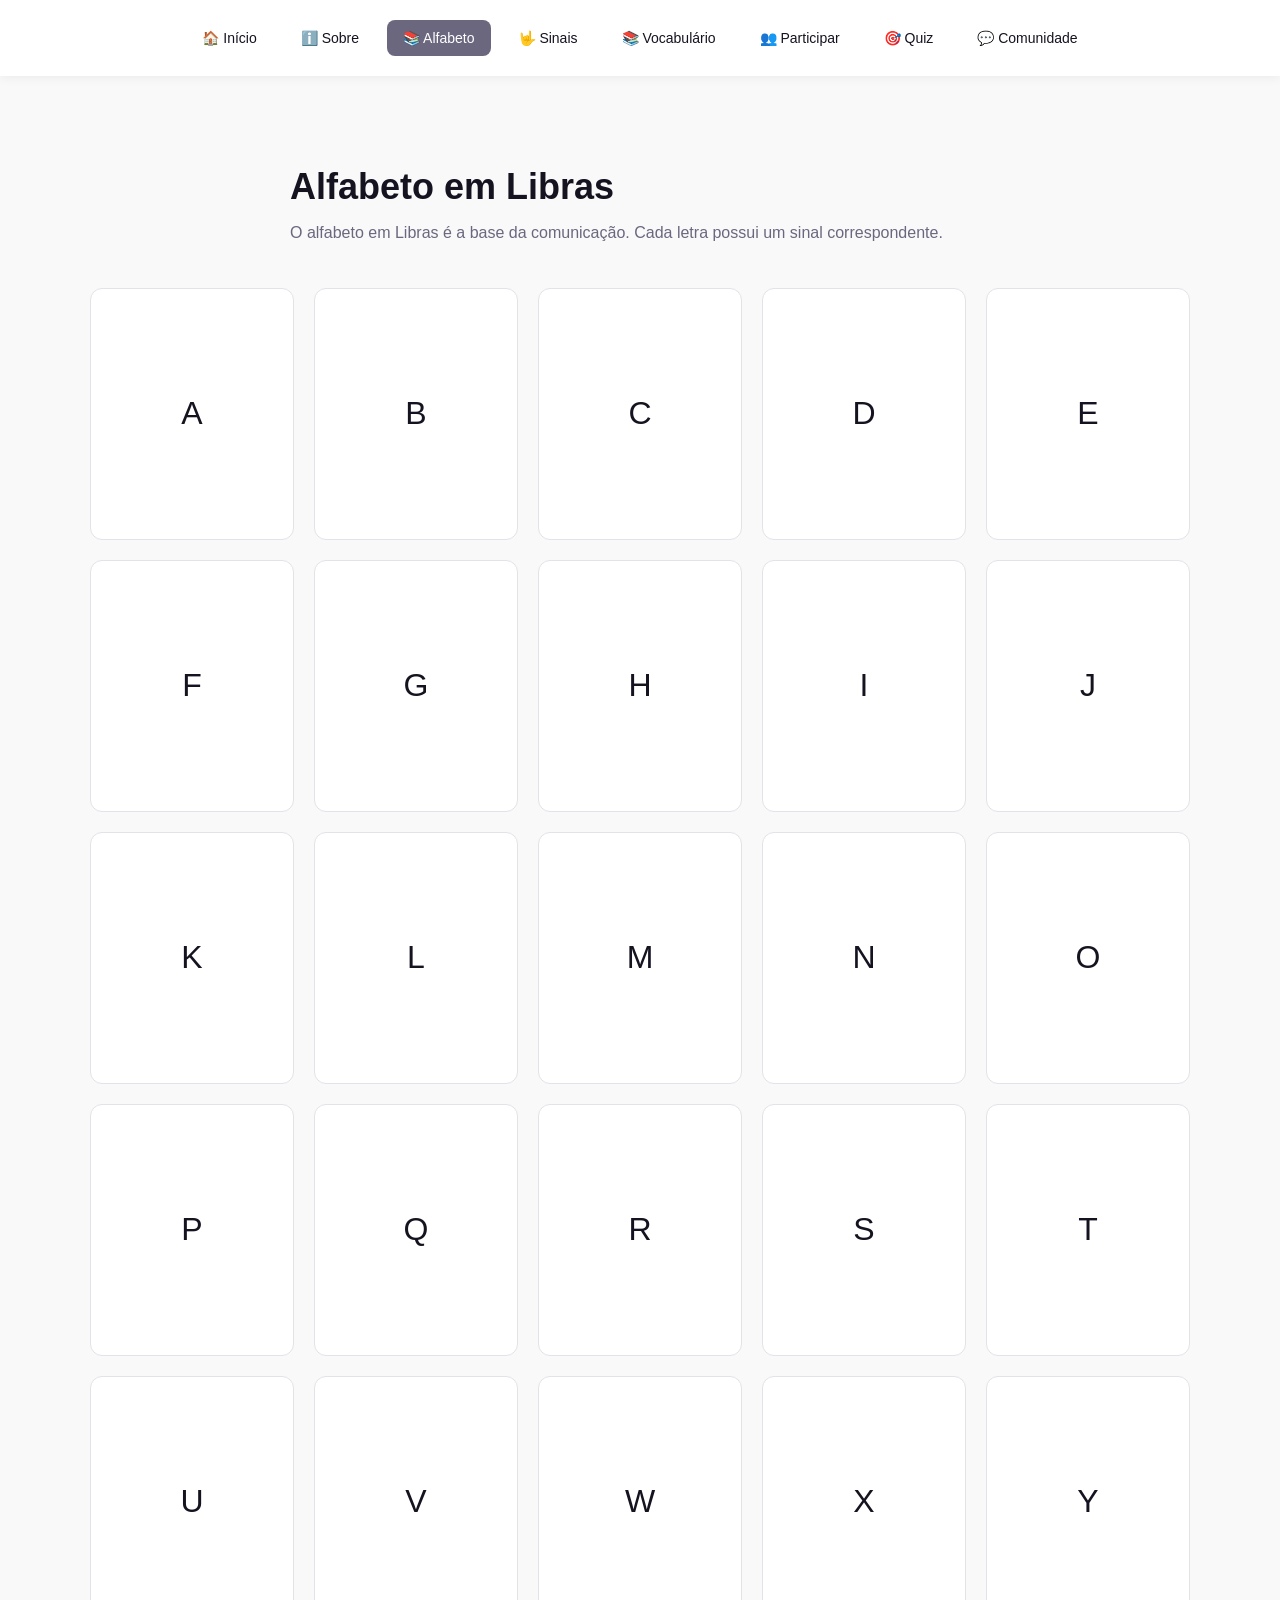
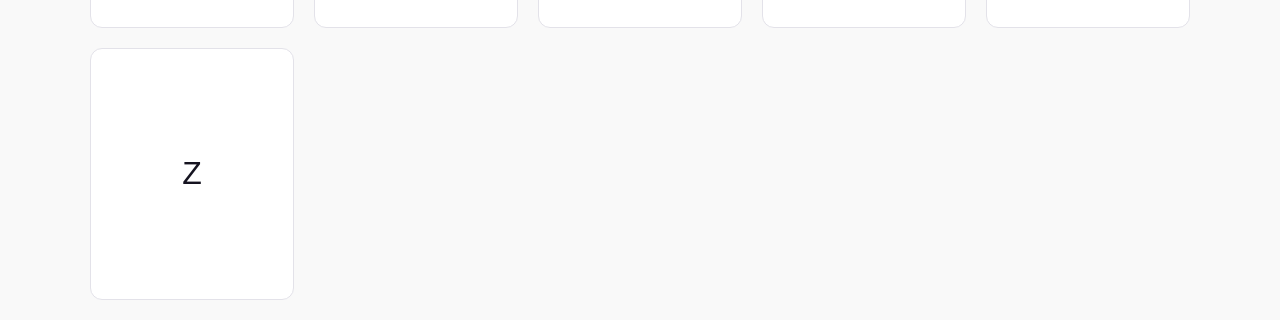
==== alfabeto.html @ e59952f7 "primeiro commit" ====
<!DOCTYPE html>
<html lang="pt-BR">
<head>
    <meta charset="UTF-8">
    <meta name="viewport" content="width=device-width, initial-scale=1.0">

    <!-- CSS -->
    <link rel="stylesheet" href="alfabeto.css">

    <!-- JS -->
    <script src="script.js" defer></script>

    <title>Alfabeto</title>
</head>

<body>

    <!-- NAVBAR -->
    <header>
        <nav class="navbar">
            <a href="index.html">🏠 Início</a>
            <a href="sobre.html">ℹ️ Sobre</a>
            <a href="alfabeto.html" class="active">📚 Alfabeto</a>
            <a href="#">🤟 Sinais</a>
            <a href="#">📚 Vocabulário</a>
            <a href="#">👥 Participar</a>
            <a href="#">🎯 Quiz</a>
            <a href="#">💬 Comunidade</a>
        </nav>
    </header>

    <!-- CONTEÚDO -->
    <main>

        <!-- HERO -->
        <section class="sobre-hero reveal">
            <div class="conteudo">
                <h1>Alfabeto em Libras</h1>
                <p>
                    O alfabeto em Libras é a base da comunicação.
                    Cada letra possui um sinal correspondente.
                </p>
            </div>
        </section>

        <!-- GRID -->
        <section class="alfabeto">
            <div class="alfabeto-grid">

                <div class="letra" data-letra="A" data-video="https://www.youtube.com/embed/U1r7oD6EwG0">A</div>
                <div class="letra" data-letra="B" data-video="https://www.youtube.com/embed/VIDEO_B">B</div>
                <div class="letra" data-letra="C" data-video="https://www.youtube.com/embed/VIDEO_C">C</div>
                <div class="letra" data-letra="D" data-video="https://www.youtube.com/embed/VIDEO_D">D</div>
                <div class="letra" data-letra="E" data-video="https://www.youtube.com/embed/VIDEO_E">E</div>

                <div class="letra" data-letra="F" data-video="#">F</div>
                <div class="letra" data-letra="G" data-video="#">G</div>
                <div class="letra" data-letra="H" data-video="#">H</div>
                <div class="letra" data-letra="I" data-video="#">I</div>
                <div class="letra" data-letra="J" data-video="#">J</div>

                <div class="letra" data-letra="K" data-video="#">K</div>
                <div class="letra" data-letra="L" data-video="#">L</div>
                <div class="letra" data-letra="M" data-video="#">M</div>
                <div class="letra" data-letra="N" data-video="#">N</div>
                <div class="letra" data-letra="O" data-video="#">O</div>

                <div class="letra" data-letra="P" data-video="#">P</div>
                <div class="letra" data-letra="Q" data-video="#">Q</div>
                <div class="letra" data-letra="R" data-video="#">R</div>
                <div class="letra" data-letra="S" data-video="#">S</div>
                <div class="letra" data-letra="T" data-video="#">T</div>

                <div class="letra" data-letra="U" data-video="#">U</div>
                <div class="letra" data-letra="V" data-video="#">V</div>
                <div class="letra" data-letra="W" data-video="#">W</div>
                <div class="letra" data-letra="X" data-video="#">X</div>
                <div class="letra" data-letra="Y" data-video="#">Y</div>
                <div class="letra" data-letra="Z" data-video="#">Z</div>

            </div>
        </section>

    </main>

    <!-- MODAL -->
    <div id="modal" class="modal">
        <div class="modal-content">

            <span class="close">&times;</span>

            <iframe id="video" src="" frameborder="0" allowfullscreen></iframe>

            <div class="modal-info">
                <h2 id="titulo"></h2>

                <p><strong>Alfabeto</strong></p>

                <p id="descricao"></p>

                <div class="modal-actions">
                    <button class="btn">⭐ Favoritar</button>
                    <button class="btn">✔ Marcar como aprendido</button>
                </div>
            </div>

        </div>
    </div>

</body>
</html>
---- alfabeto.css ----
/* =======================
   VARIÁVEIS
======================= */
:root {
    --background-color: #F9F9F9;
    --foreground-color: #151320;
    --card-color: #FFFFFF;
    --primary-color: #7430E8;
    --secondary-color: #eeedf2;
    --accent-color: #2EB8A5;
    --muted-foreground-color: #6B677E;
    --border-color: #e3e2e9;
}

/* =======================
   RESET
======================= */
body {
    margin: 0;
    font-family: 'Inter', sans-serif;
    background-color: var(--background-color);
    color: var(--foreground-color);
}

/* =======================
   NAVBAR
======================= */
.navbar {
    background-color: var(--card-color);
    padding: 20px;
    display: flex;
    justify-content: center;
    gap: 12px;
    box-shadow: 0 2px 10px rgba(0, 0, 0, 0.06);
}

.navbar a {
    text-decoration: none;
    color: var(--foreground-color);
    padding: 10px 16px;
    font-weight: 500;
    font-size: 14px;
    border-radius: 8px;
    transition: 0.25s ease;
}

.navbar a:hover {
    background-color: var(--accent-color);
    color: #fff;
}

.navbar a.active {
    background-color: #6B677E;
    color: #fff;
}

/* =======================
   HERO
======================= */
.sobre-hero {
    display: flex;
    justify-content: center;
    padding: 60px 20px 10px;
}

.conteudo {
    max-width: 700px;
    width: 100%;
    text-align: left;
}

.sobre-hero h1 {
    font-family: 'Space Grotesk', sans-serif;
    font-size: 36px;
    margin-bottom: 10px;
}

.sobre-hero p {
    color: var(--muted-foreground-color);
}

/* =======================
   ALFABETO
======================= */
.alfabeto {
    width: 100%;
    max-width: 1100px;
    margin: 0 auto;
    padding: 20px;
}

.alfabeto-grid {
    display: grid;
    grid-template-columns: repeat(auto-fit, minmax(200px, 1fr));
    gap: 20px;
}

.letra {
    height: 250px;
    background: var(--card-color);
    border-radius: 12px;
    border: 1px solid var(--border-color);

    display: flex;
    align-items: center;
    justify-content: center;

    font-size: 32px;
    font-family: 'Space Grotesk', sans-serif;

    cursor: pointer;
    transition: 0.3s;
}

.letra:hover {
    transform: translateY(-5px);
    border-color: var(--accent-color);
}

/* =======================
   MODAL
======================= */

/* FUNDO */
.modal {
    display: none;
    position: fixed;
    z-index: 999;
    inset: 0;
    background: rgba(0,0,0,0.5);

    justify-content: center;
    align-items: center;
}

/* CONTEÚDO */
.modal-content {
    background: white;
    width: 90%;
    max-width: 600px;
    border-radius: 12px;
    padding: 20px;
    position: relative;
    animation: fadeIn 0.3s ease;
}

/* FECHAR */
.close {
    position: absolute;
    top: 10px;
    right: 15px;
    font-size: 22px;
    cursor: pointer;
}

/* VIDEO */
.modal iframe {
    width: 100%;
    height: 250px;
    border-radius: 10px;
    margin-bottom: 15px;
}

/* INFO */
.modal-info h2 {
    font-family: 'Space Grotesk', sans-serif;
    margin-bottom: 5px;
}

.modal-info p {
    color: var(--muted-foreground-color);
}

/* AÇÕES */
.modal-actions {
    display: flex;
    gap: 10px;
    margin-top: 15px;
}

.btn {
    padding: 10px 15px;
    border: none;
    border-radius: 8px;
    background: var(--primary-color);
    color: white;
    cursor: pointer;
    transition: 0.3s;
}

.btn:hover {
    opacity: 0.9;
}

/* ANIMAÇÃO */
@keyframes fadeIn {
    from {
        opacity: 0;
        transform: translateY(20px);
    }
    to {
        opacity: 1;
        transform: translateY(0);
    }
}
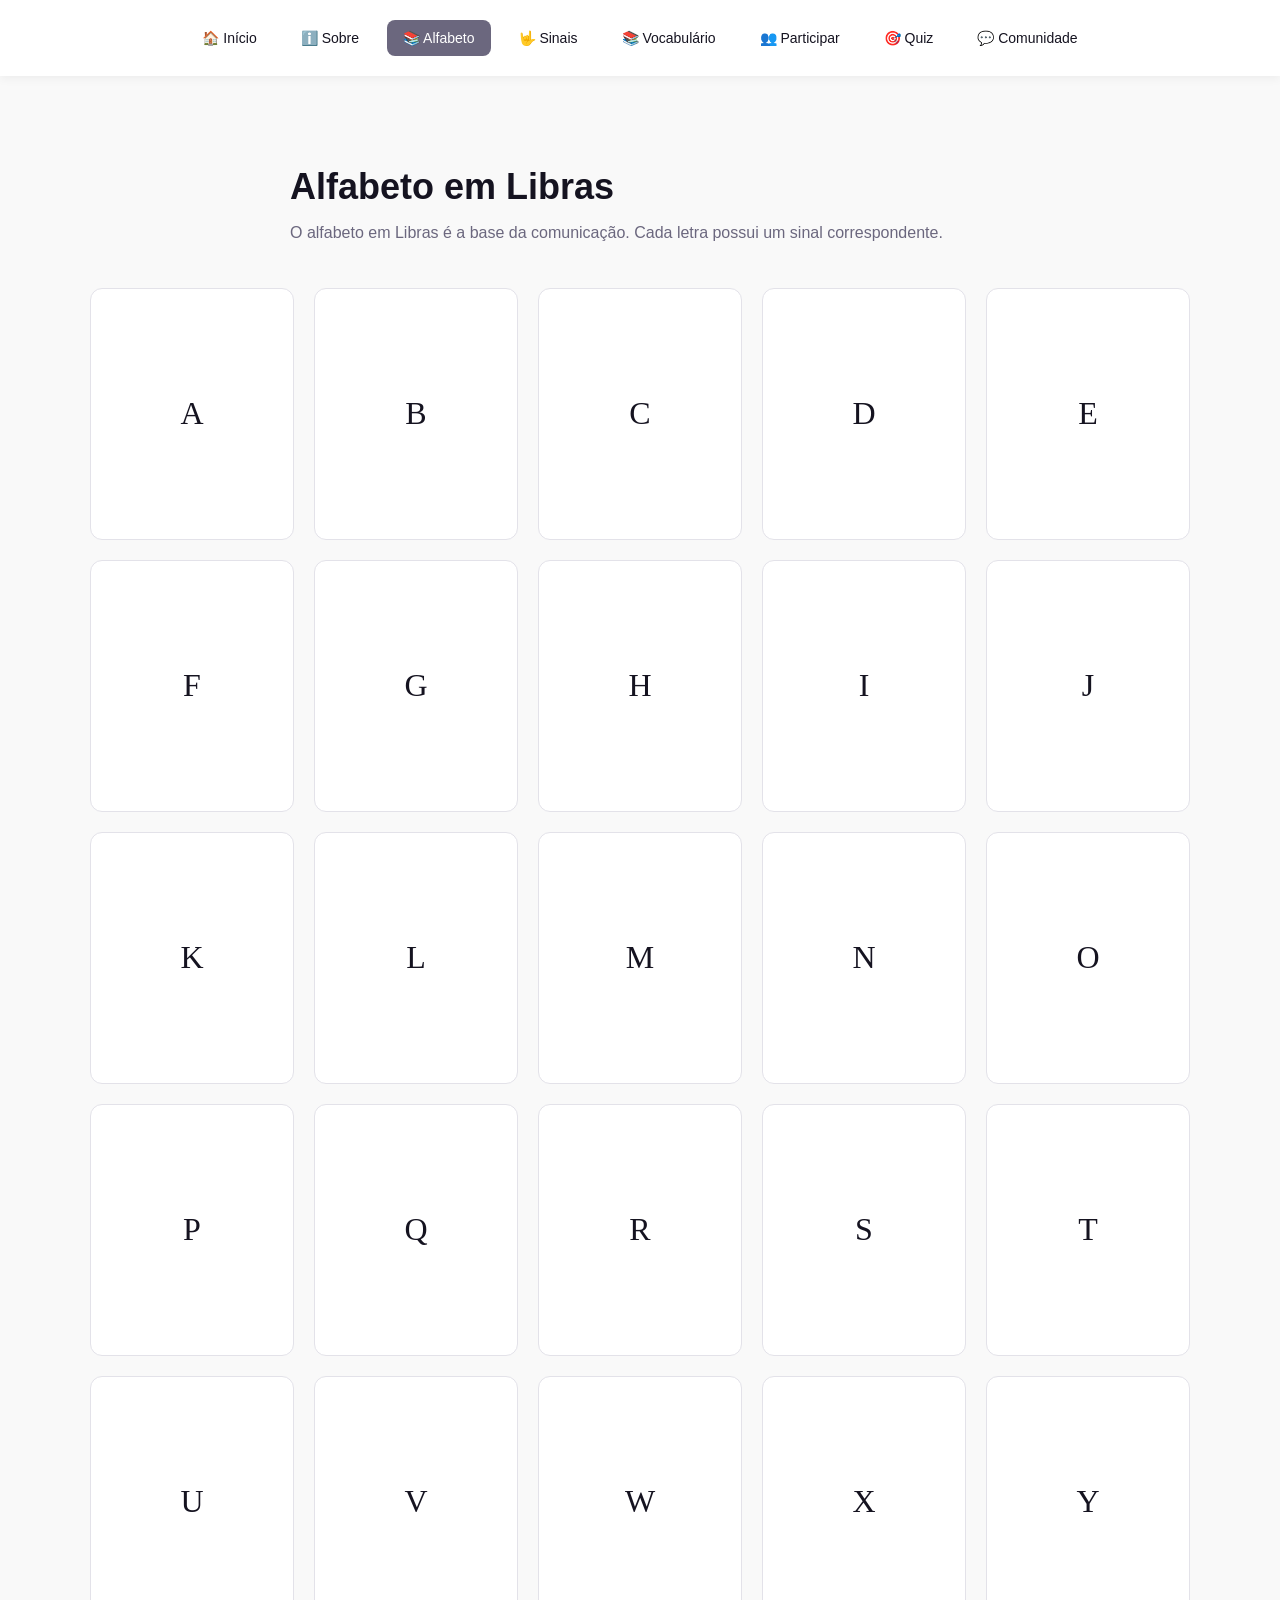
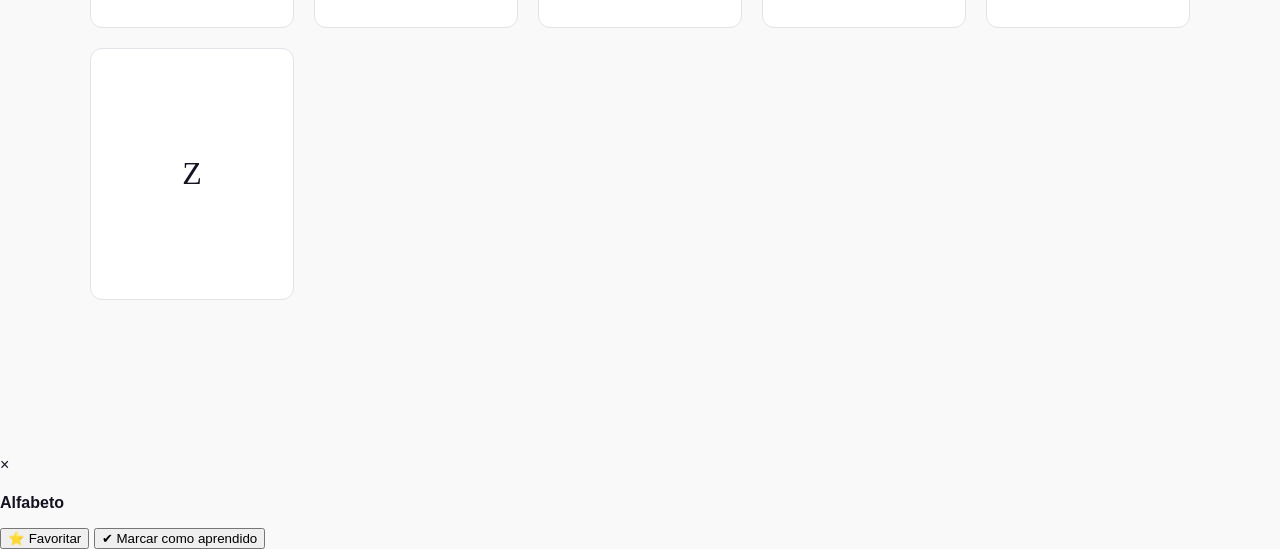
==== commit ece72efb: "text 2" ====
--- a/alfabeto.html
+++ b/alfabeto.html
@@ -46,37 +46,38 @@
         <!-- GRID -->
         <section class="alfabeto">
             <div class="alfabeto-grid">
+                
+                <div class="letra" data-letra="A" data-video="https://www.youtube.com/embed/U1r7oD6EwG0">A</div>
+                <div class="letra" data-letra="B" data-video="https://www.youtube.com/embed/xAM1L3j9DsA">B</div>
+                <div class="letra" data-letra="C" data-video="https://www.youtube.com/embed/1q7vd8eRiaA">C</div>
+                <div class="letra" data-letra="D" data-video="https://www.youtube.com/embed/5O0Ou6UBMx4">D</div>
+                <div class="letra" data-letra="E" data-video="https://www.youtube.com/embed/bqNHODeZx5Q">E</div>
 
-                <div class="letra" data-letra="A" data-video="https://www.youtube.com/embed/U1r7oD6EwG0">A</div>
-                <div class="letra" data-letra="B" data-video="https://www.youtube.com/embed/VIDEO_B">B</div>
-                <div class="letra" data-letra="C" data-video="https://www.youtube.com/embed/VIDEO_C">C</div>
-                <div class="letra" data-letra="D" data-video="https://www.youtube.com/embed/VIDEO_D">D</div>
-                <div class="letra" data-letra="E" data-video="https://www.youtube.com/embed/VIDEO_E">E</div>
+                <div class="letra" data-letra="F" data-video="https://www.youtube.com/embed/zvzEogufOGY">F</div>
+                <div class="letra" data-letra="G" data-video="https://www.youtube.com/embed/LJTb3pXnuRU">G</div>
+                <div class="letra" data-letra="H" data-video="https://www.youtube.com/embed/IbBAF9EuTxo">H</div>
+                <div class="letra" data-letra="I" data-video="https://www.youtube.com/embed/Nvxj_eiMeHc">I</div>
+                <div class="letra" data-letra="J" data-video="https://www.youtube.com/embed/pHqHr1-WcDY">J</div>
 
-                <div class="letra" data-letra="F" data-video="#">F</div>
-                <div class="letra" data-letra="G" data-video="#">G</div>
-                <div class="letra" data-letra="H" data-video="#">H</div>
-                <div class="letra" data-letra="I" data-video="#">I</div>
-                <div class="letra" data-letra="J" data-video="#">J</div>
+                <div class="letra" data-letra="K" data-video="https://www.youtube.com/embed/UTHIZn0Q-WI">K</div>
+                <div class="letra" data-letra="L" data-video="https://www.youtube.com/embed/OwTvsL3Reus">L</div>
+                <div class="letra" data-letra="M" data-video="https://www.youtube.com/embed/I0gjvWILsZ4">M</div>
+                <div class="letra" data-letra="N" data-video="https://www.youtube.com/embed/_aZO3VAA4zw">N</div>
+                <div class="letra" data-letra="O" data-video="https://www.youtube.com/embed/R5vjOCFQH74">O</div>
 
-                <div class="letra" data-letra="K" data-video="#">K</div>
-                <div class="letra" data-letra="L" data-video="#">L</div>
-                <div class="letra" data-letra="M" data-video="#">M</div>
-                <div class="letra" data-letra="N" data-video="#">N</div>
-                <div class="letra" data-letra="O" data-video="#">O</div>
+                <div class="letra" data-letra="P" data-video="https://www.youtube.com/embed/mfjfmB_6MOU">P</div>
+                <div class="letra" data-letra="Q" data-video="https://www.youtube.com/embed/4kHhMbo158U">Q</div>
+                <div class="letra" data-letra="R" data-video="https://www.youtube.com/embed/ZGO_j2WGxfc">R</div>
+                <div class="letra" data-letra="S" data-video="https://www.youtube.com/embed/JoJj9s6pV-c">S</div>
+                <div class="letra" data-letra="T" data-video="https://www.youtube.com/embed/Cz9BB_1eBIs">T</div>
 
-                <div class="letra" data-letra="P" data-video="#">P</div>
-                <div class="letra" data-letra="Q" data-video="#">Q</div>
-                <div class="letra" data-letra="R" data-video="#">R</div>
-                <div class="letra" data-letra="S" data-video="#">S</div>
-                <div class="letra" data-letra="T" data-video="#">T</div>
+                <div class="letra" data-letra="U" data-video="https://www.youtube.com/embed/EZo55lzqFhU">U</div>
+                <div class="letra" data-letra="V" data-video="https://www.youtube.com/embed/Nz_-ZfkOmsQ">V</div>
+                <div class="letra" data-letra="W" data-video="https://www.youtube.com/embed/KRwuJ-57ylI">W</div>
+                <div class="letra" data-letra="X" data-video="https://www.youtube.com/embed/kWF5l8Q2ek8">X</div>
+                <div class="letra" data-letra="Y" data-video="https://www.youtube.com/embed/wra6NQZ9mv8">Y</div>
 
-                <div class="letra" data-letra="U" data-video="#">U</div>
-                <div class="letra" data-letra="V" data-video="#">V</div>
-                <div class="letra" data-letra="W" data-video="#">W</div>
-                <div class="letra" data-letra="X" data-video="#">X</div>
-                <div class="letra" data-letra="Y" data-video="#">Y</div>
-                <div class="letra" data-letra="Z" data-video="#">Z</div>
+                <div class="letra" data-letra="Z" data-video="">Z</div>
 
             </div>
         </section>
--- a/alfabeto.css
+++ b/alfabeto.css
@@ -55,7 +55,7 @@
 }
 
 /* =======================
-   HERO
+   HERO (TEXTO)
 ======================= */
 .sobre-hero {
     display: flex;
@@ -85,16 +85,18 @@
 .alfabeto {
     width: 100%;
     max-width: 1100px;
-    margin: 0 auto;
+    margin: 0 auto; /* 👈 centraliza corretamente */
     padding: 20px;
 }
 
+/* GRID */
 .alfabeto-grid {
     display: grid;
     grid-template-columns: repeat(auto-fit, minmax(200px, 1fr));
     gap: 20px;
 }
 
+/* CARD LETRA */
 .letra {
     height: 250px;
     background: var(--card-color);
@@ -106,100 +108,12 @@
     justify-content: center;
 
     font-size: 32px;
-    font-family: 'Space Grotesk', sans-serif;
+    font-family: 'Space Grotesk';
 
-    cursor: pointer;
     transition: 0.3s;
 }
 
 .letra:hover {
     transform: translateY(-5px);
     border-color: var(--accent-color);
-}
-
-/* =======================
-   MODAL
-======================= */
-
-/* FUNDO */
-.modal {
-    display: none;
-    position: fixed;
-    z-index: 999;
-    inset: 0;
-    background: rgba(0,0,0,0.5);
-
-    justify-content: center;
-    align-items: center;
-}
-
-/* CONTEÚDO */
-.modal-content {
-    background: white;
-    width: 90%;
-    max-width: 600px;
-    border-radius: 12px;
-    padding: 20px;
-    position: relative;
-    animation: fadeIn 0.3s ease;
-}
-
-/* FECHAR */
-.close {
-    position: absolute;
-    top: 10px;
-    right: 15px;
-    font-size: 22px;
-    cursor: pointer;
-}
-
-/* VIDEO */
-.modal iframe {
-    width: 100%;
-    height: 250px;
-    border-radius: 10px;
-    margin-bottom: 15px;
-}
-
-/* INFO */
-.modal-info h2 {
-    font-family: 'Space Grotesk', sans-serif;
-    margin-bottom: 5px;
-}
-
-.modal-info p {
-    color: var(--muted-foreground-color);
-}
-
-/* AÇÕES */
-.modal-actions {
-    display: flex;
-    gap: 10px;
-    margin-top: 15px;
-}
-
-.btn {
-    padding: 10px 15px;
-    border: none;
-    border-radius: 8px;
-    background: var(--primary-color);
-    color: white;
-    cursor: pointer;
-    transition: 0.3s;
-}
-
-.btn:hover {
-    opacity: 0.9;
-}
-
-/* ANIMAÇÃO */
-@keyframes fadeIn {
-    from {
-        opacity: 0;
-        transform: translateY(20px);
-    }
-    to {
-        opacity: 1;
-        transform: translateY(0);
-    }
 }
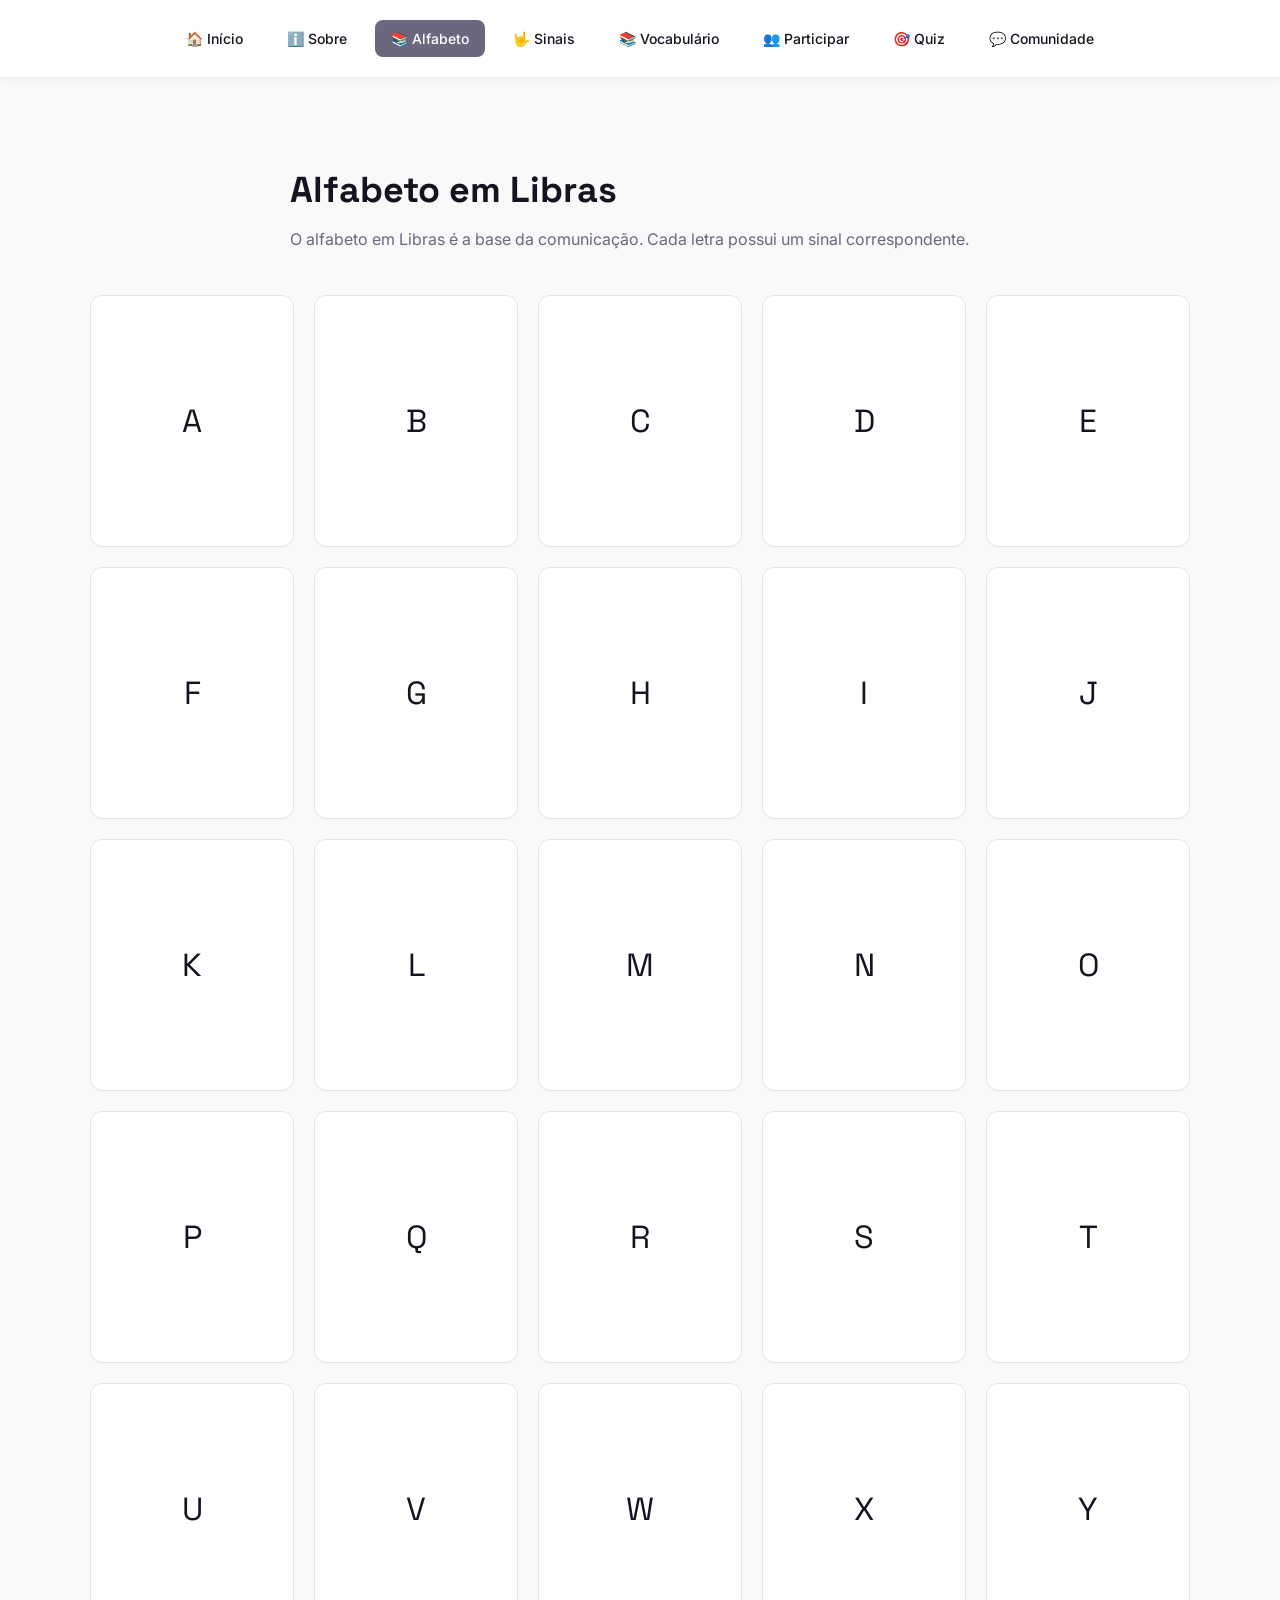
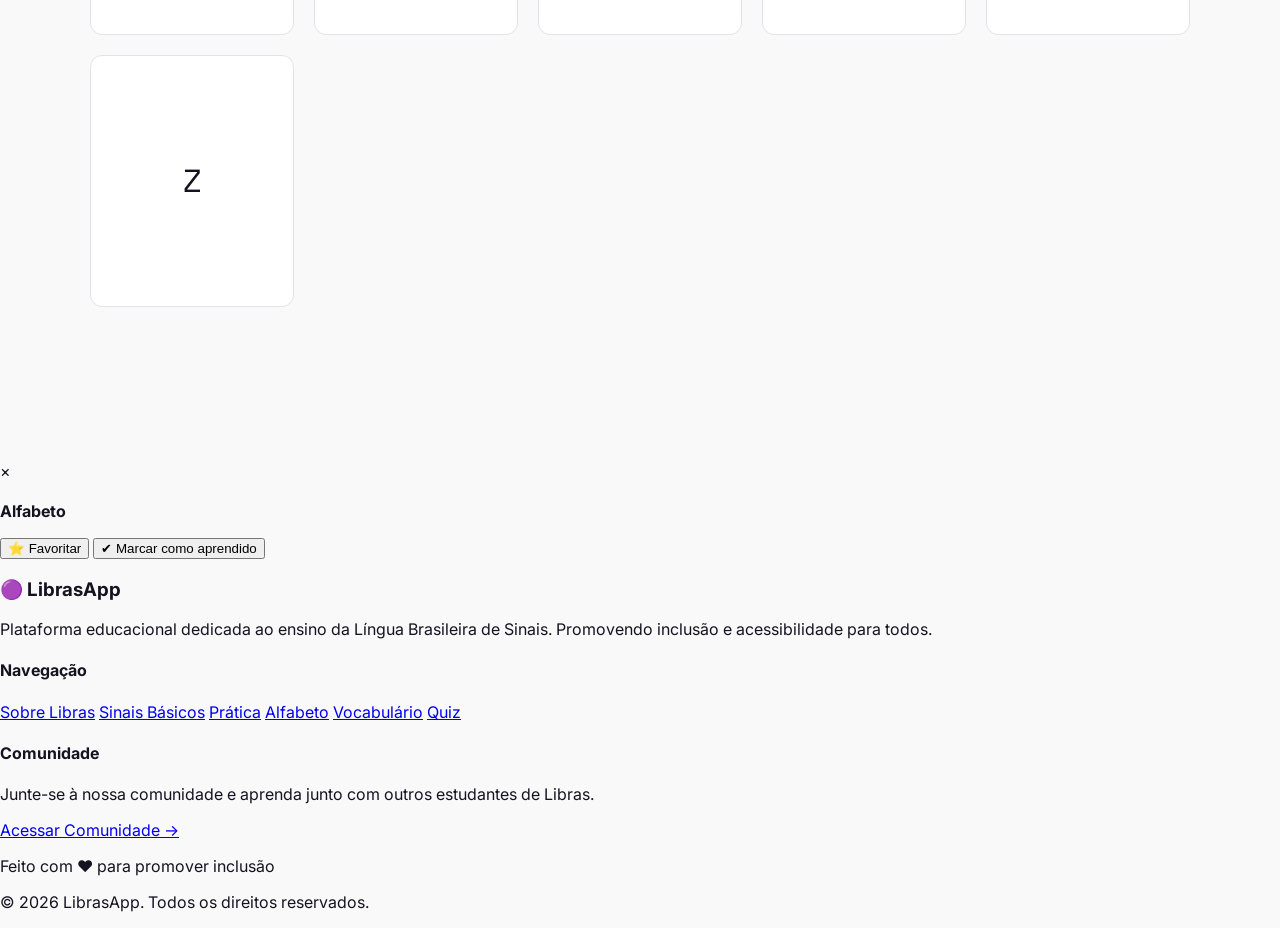
==== commit ec5bb4b3: "text 3 Co-authored-by: Copilot <copilot@github.com>" ====
--- a/alfabeto.html
+++ b/alfabeto.html
@@ -3,6 +3,9 @@
 <head>
     <meta charset="UTF-8">
     <meta name="viewport" content="width=device-width, initial-scale=1.0">
+
+    <!-- FONTES -->
+    <link href="https://fonts.googleapis.com/css2?family=Inter:wght@400;500;600&family=Space+Grotesk:wght@400;600&display=swap" rel="stylesheet">
 
     <!-- CSS -->
     <link rel="stylesheet" href="alfabeto.css">
@@ -15,98 +18,132 @@
 
 <body>
 
-    <!-- NAVBAR -->
-    <header>
-        <nav class="navbar">
-            <a href="index.html">🏠 Início</a>
-            <a href="sobre.html">ℹ️ Sobre</a>
-            <a href="alfabeto.html" class="active">📚 Alfabeto</a>
-            <a href="#">🤟 Sinais</a>
-            <a href="#">📚 Vocabulário</a>
-            <a href="#">👥 Participar</a>
-            <a href="#">🎯 Quiz</a>
-            <a href="#">💬 Comunidade</a>
-        </nav>
-    </header>
+<!-- NAVBAR -->
+<header>
+    <nav class="navbar">
+        <a href="index.html">🏠 Início</a>
+        <a href="sobre.html">ℹ️ Sobre</a>
+        <a href="alfabeto.html" class="active">📚 Alfabeto</a>
+        <a href="#sinais">🤟 Sinais</a>
+        <a href="vocabulario.html">📚 Vocabulário</a>
+        <a href="#">👥 Participar</a>
+        <a href="#">🎯 Quiz</a>
+        <a href="#">💬 Comunidade</a>
+    </nav>
+</header>
 
-    <!-- CONTEÚDO -->
-    <main>
+<main>
 
-        <!-- HERO -->
-        <section class="sobre-hero reveal">
-            <div class="conteudo">
-                <h1>Alfabeto em Libras</h1>
-                <p>
-                    O alfabeto em Libras é a base da comunicação.
-                    Cada letra possui um sinal correspondente.
-                </p>
+    <!-- HERO -->
+    <section class="sobre-hero reveal">
+        <div class="conteudo">
+            <h1>Alfabeto em Libras</h1>
+            <p>
+                O alfabeto em Libras é a base da comunicação.
+                Cada letra possui um sinal correspondente.
+            </p>
+        </div>
+    </section>
+
+    <!-- GRID -->
+    <section class="alfabeto">
+        <div class="alfabeto-grid">
+            <!-- EXEMPLOS -->
+            <div class="letra" data-letra="A" data-video="https://www.youtube.com/embed/U1r7oD6EwG0">A</div>
+            <div class="letra" data-letra="B" data-video="https://www.youtube.com/embed/xAM1L3j9DsA">B</div>
+            <div class="letra" data-letra="C" data-video="https://www.youtube.com/embed/1q7vd8eRiaA">C</div>
+            <div class="letra" data-letra="D" data-video="https://www.youtube.com/embed/U1r7oD6EwG0">D</div>
+            <div class="letra" data-letra="E" data-video="https://www.youtube.com/embed/xAM1L3j9DsA">E</div>
+            <div class="letra" data-letra="F" data-video="https://www.youtube.com/embed/1q7vd8eRiaA">F</div>
+            <div class="letra" data-letra="G" data-video="https://www.youtube.com/embed/U1r7oD6EwG0">G</div>
+            <div class="letra" data-letra="H" data-video="https://www.youtube.com/embed/xAM1L3j9DsA">H</div>
+            <div class="letra" data-letra="I" data-video="https://www.youtube.com/embed/1q7vd8eRiaA">I</div>
+            <div class="letra" data-letra="J" data-video="https://www.youtube.com/embed/U1r7oD6EwG0">J</div>
+            <div class="letra" data-letra="K" data-video="https://www.youtube.com/embed/xAM1L3j9DsA">K</div>
+            <div class="letra" data-letra="L" data-video="https://www.youtube.com/embed/1q7vd8eRiaA">L</div>
+            <div class="letra" data-letra="M" data-video="https://www.youtube.com/embed/U1r7oD6EwG0">M</div>
+            <div class="letra" data-letra="N" data-video="https://www.youtube.com/embed/xAM1L3j9DsA">N</div>
+            <div class="letra" data-letra="O" data-video="https://www.youtube.com/embed/1q7vd8eRiaA">O</div>
+            <div class="letra" data-letra="P" data-video="https://www.youtube.com/embed/U1r7oD6EwG0">P</div>
+            <div class="letra" data-letra="Q" data-video="https://www.youtube.com/embed/xAM1L3j9DsA">Q</div>
+            <div class="letra" data-letra="R" data-video="https://www.youtube.com/embed/1q7vd8eRiaA">R</div>
+            <div class="letra" data-letra="S" data-video="https://www.youtube.com/embed/U1r7oD6EwG0">S</div>
+            <div class="letra" data-letra="T" data-video="https://www.youtube.com/embed/xAM1L3j9DsA">T</div>
+            <div class="letra" data-letra="U" data-video="https://www.youtube.com/embed/1q7vd8eRiaA">U</div>
+            <div class="letra" data-letra="V" data-video="https://www.youtube.com/embed/U1r7oD6EwG0">V</div>
+            <div class="letra" data-letra="W" data-video="https://www.youtube.com/embed/xAM1L3j9DsA">W</div>
+            <div class="letra" data-letra="X" data-video="https://www.youtube.com/embed/1q7vd8eRiaA">X</div>
+            <div class="letra" data-letra="Y" data-video="https://www.youtube.com/embed/U1r7oD6EwG0">Y</div>
+            <div class="letra" data-letra="Z" data-video="https://www.youtube.com/embed/xAM1L3j9DsA">Z</div>
+        
             </div>
-        </section>
+    </section>
 
-        <!-- GRID -->
-        <section class="alfabeto">
-            <div class="alfabeto-grid">
-                
-                <div class="letra" data-letra="A" data-video="https://www.youtube.com/embed/U1r7oD6EwG0">A</div>
-                <div class="letra" data-letra="B" data-video="https://www.youtube.com/embed/xAM1L3j9DsA">B</div>
-                <div class="letra" data-letra="C" data-video="https://www.youtube.com/embed/1q7vd8eRiaA">C</div>
-                <div class="letra" data-letra="D" data-video="https://www.youtube.com/embed/5O0Ou6UBMx4">D</div>
-                <div class="letra" data-letra="E" data-video="https://www.youtube.com/embed/bqNHODeZx5Q">E</div>
+</main>
 
-                <div class="letra" data-letra="F" data-video="https://www.youtube.com/embed/zvzEogufOGY">F</div>
-                <div class="letra" data-letra="G" data-video="https://www.youtube.com/embed/LJTb3pXnuRU">G</div>
-                <div class="letra" data-letra="H" data-video="https://www.youtube.com/embed/IbBAF9EuTxo">H</div>
-                <div class="letra" data-letra="I" data-video="https://www.youtube.com/embed/Nvxj_eiMeHc">I</div>
-                <div class="letra" data-letra="J" data-video="https://www.youtube.com/embed/pHqHr1-WcDY">J</div>
+<!-- MODAL -->
+<div id="modal" class="modal">
+    <div class="modal-content">
 
-                <div class="letra" data-letra="K" data-video="https://www.youtube.com/embed/UTHIZn0Q-WI">K</div>
-                <div class="letra" data-letra="L" data-video="https://www.youtube.com/embed/OwTvsL3Reus">L</div>
-                <div class="letra" data-letra="M" data-video="https://www.youtube.com/embed/I0gjvWILsZ4">M</div>
-                <div class="letra" data-letra="N" data-video="https://www.youtube.com/embed/_aZO3VAA4zw">N</div>
-                <div class="letra" data-letra="O" data-video="https://www.youtube.com/embed/R5vjOCFQH74">O</div>
+        <span class="close">&times;</span>
 
-                <div class="letra" data-letra="P" data-video="https://www.youtube.com/embed/mfjfmB_6MOU">P</div>
-                <div class="letra" data-letra="Q" data-video="https://www.youtube.com/embed/4kHhMbo158U">Q</div>
-                <div class="letra" data-letra="R" data-video="https://www.youtube.com/embed/ZGO_j2WGxfc">R</div>
-                <div class="letra" data-letra="S" data-video="https://www.youtube.com/embed/JoJj9s6pV-c">S</div>
-                <div class="letra" data-letra="T" data-video="https://www.youtube.com/embed/Cz9BB_1eBIs">T</div>
+        <iframe id="video" src="" frameborder="0" allowfullscreen></iframe>
 
-                <div class="letra" data-letra="U" data-video="https://www.youtube.com/embed/EZo55lzqFhU">U</div>
-                <div class="letra" data-letra="V" data-video="https://www.youtube.com/embed/Nz_-ZfkOmsQ">V</div>
-                <div class="letra" data-letra="W" data-video="https://www.youtube.com/embed/KRwuJ-57ylI">W</div>
-                <div class="letra" data-letra="X" data-video="https://www.youtube.com/embed/kWF5l8Q2ek8">X</div>
-                <div class="letra" data-letra="Y" data-video="https://www.youtube.com/embed/wra6NQZ9mv8">Y</div>
+        <div class="modal-info">
+            <h2 id="titulo"></h2>
 
-                <div class="letra" data-letra="Z" data-video="">Z</div>
+            <p><strong>Alfabeto</strong></p>
 
+            <p id="descricao"></p>
+
+            <div class="modal-actions">
+                <button class="btn">⭐ Favoritar</button>
+                <button class="btn">✔ Marcar como aprendido</button>
             </div>
-        </section>
+        </div>
 
-    </main>
+    </div>
+</div>
 
-    <!-- MODAL -->
-    <div id="modal" class="modal">
-        <div class="modal-content">
+<!-- FOOTER -->
+<footer class="footer">
 
-            <span class="close">&times;</span>
+    <div class="footer-container">
 
-            <iframe id="video" src="" frameborder="0" allowfullscreen></iframe>
+        <div class="footer-brand">
+            <h3>🟣 LibrasApp</h3>
+            <p>
+                Plataforma educacional dedicada ao ensino da Língua Brasileira de Sinais.
+                Promovendo inclusão e acessibilidade para todos.
+            </p>
+        </div>
 
-            <div class="modal-info">
-                <h2 id="titulo"></h2>
+        <div class="footer-links">
+            <h4>Navegação</h4>
+            <a href="#">Sobre Libras</a>
+            <a href="#">Sinais Básicos</a>
+            <a href="#">Prática</a>
+            <a href="#">Alfabeto</a>
+            <a href="#">Vocabulário</a>
+            <a href="#">Quiz</a>
+        </div>
 
-                <p><strong>Alfabeto</strong></p>
+        <div class="footer-community">
+            <h4>Comunidade</h4>
+            <p>
+                Junte-se à nossa comunidade e aprenda junto com outros estudantes de Libras.
+            </p>
+            <a href="#" class="community-link">Acessar Comunidade →</a>
+        </div>
 
-                <p id="descricao"></p>
+    </div>
 
-                <div class="modal-actions">
-                    <button class="btn">⭐ Favoritar</button>
-                    <button class="btn">✔ Marcar como aprendido</button>
-                </div>
-            </div>
+    <div class="footer-bottom">
+        <p>Feito com ❤️ para promover inclusão</p>
+        <p>© 2026 LibrasApp. Todos os direitos reservados.</p>
+    </div>
 
-        </div>
-    </div>
+</footer>
 
 </body>
 </html>
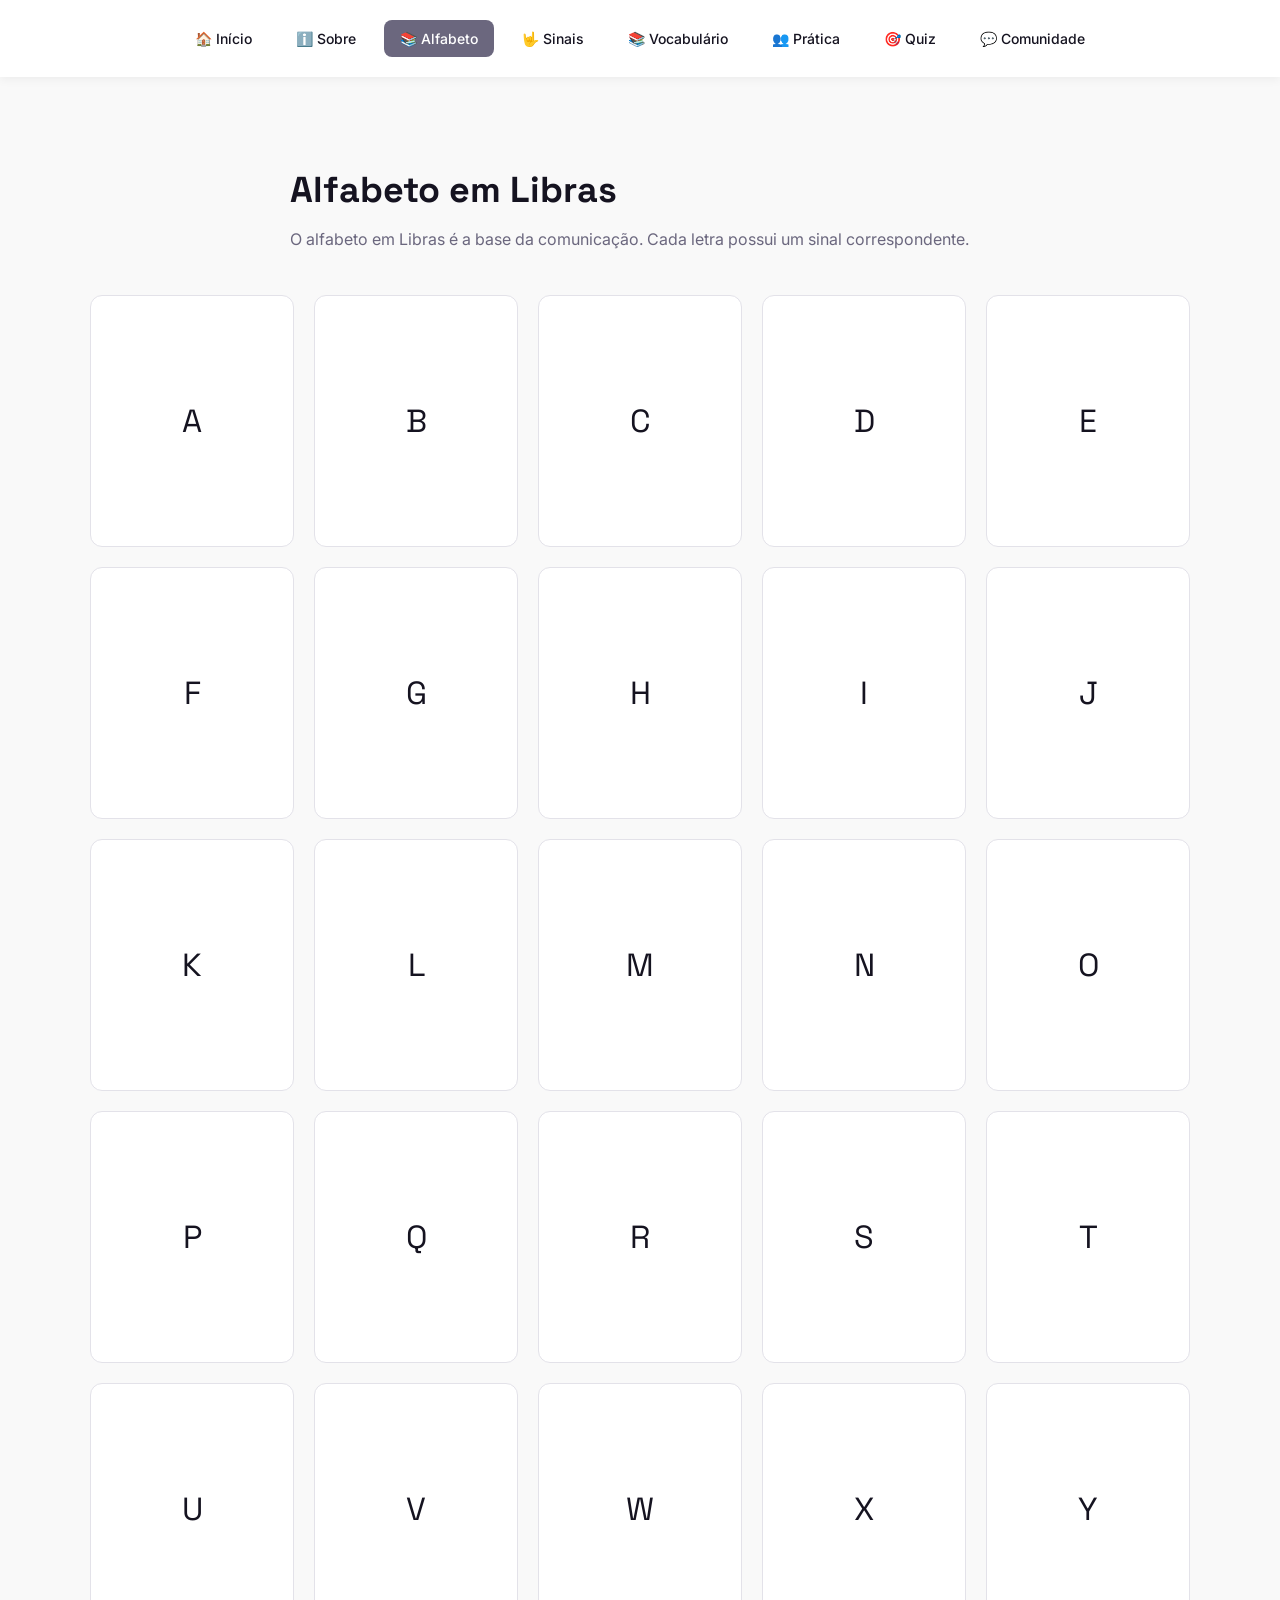
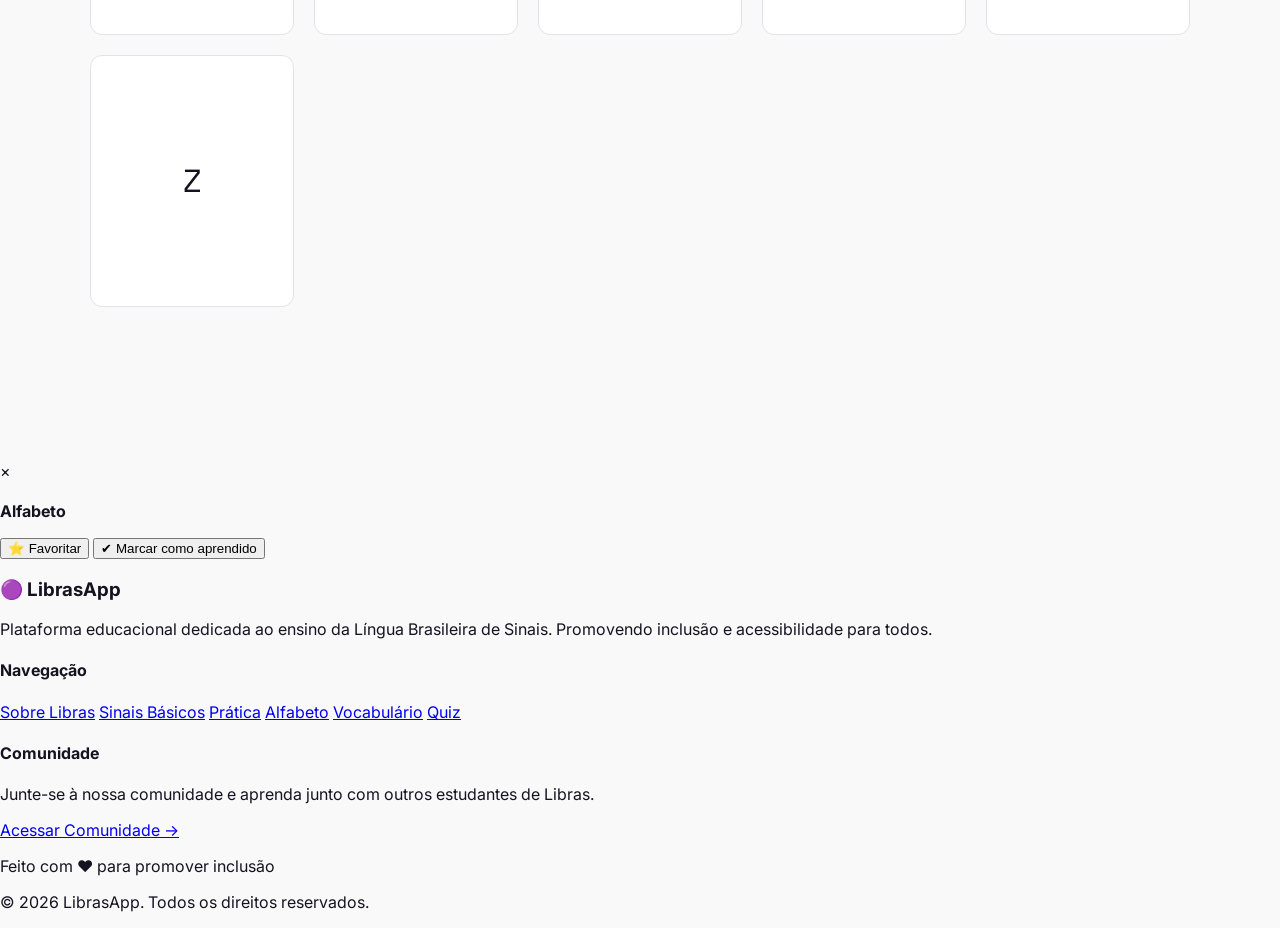
==== commit e4b8da5a: "todas as seção prontos Co-authored-by: Copilot <copilot@github.com>" ====
--- a/alfabeto.html
+++ b/alfabeto.html
@@ -24,11 +24,11 @@
         <a href="index.html">🏠 Início</a>
         <a href="sobre.html">ℹ️ Sobre</a>
         <a href="alfabeto.html" class="active">📚 Alfabeto</a>
-        <a href="#sinais">🤟 Sinais</a>
+        <a href="sinais.html">🤟 Sinais</a>
         <a href="vocabulario.html">📚 Vocabulário</a>
-        <a href="#">👥 Participar</a>
-        <a href="#">🎯 Quiz</a>
-        <a href="#">💬 Comunidade</a>
+        <a href="pratica.html">👥 Prática</a>
+        <a href="quiz.html">🎯 Quiz</a>
+        <a href="comunidade.html">💬 Comunidade</a>
     </nav>
 </header>
 
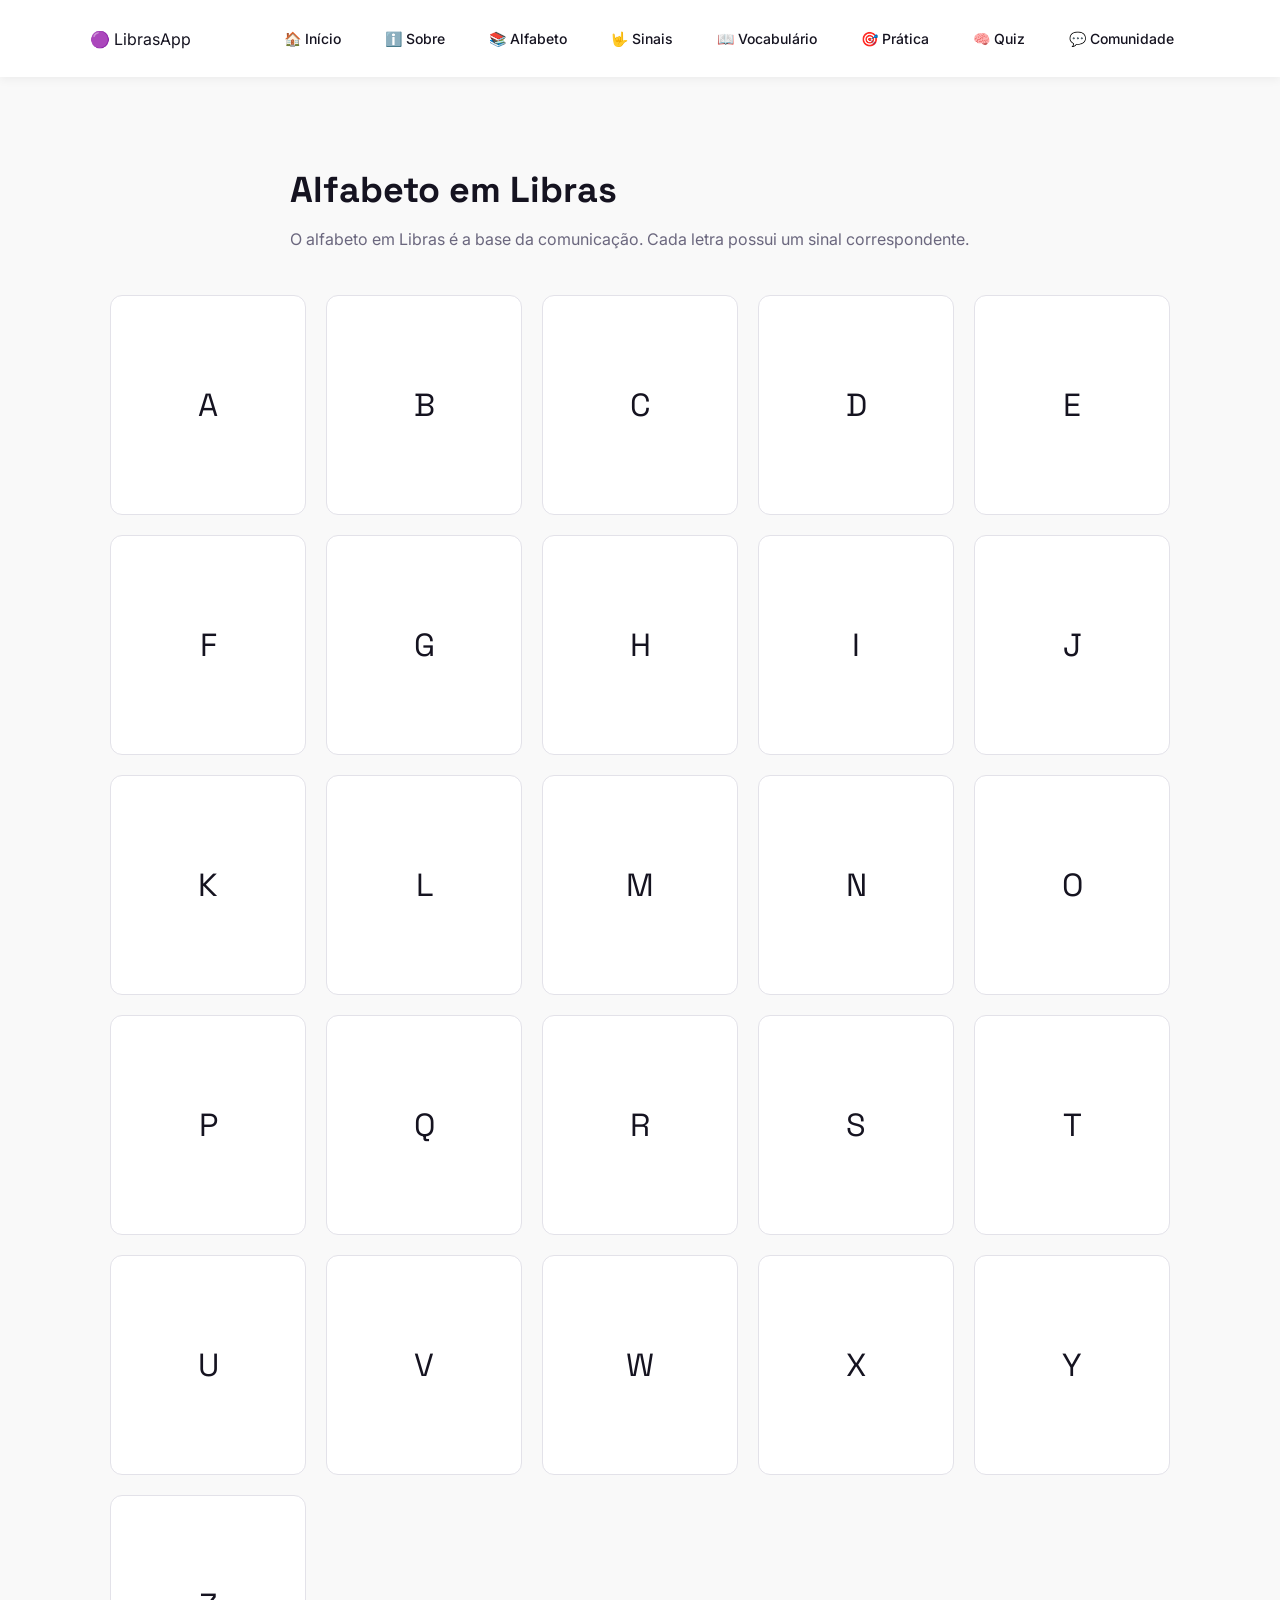
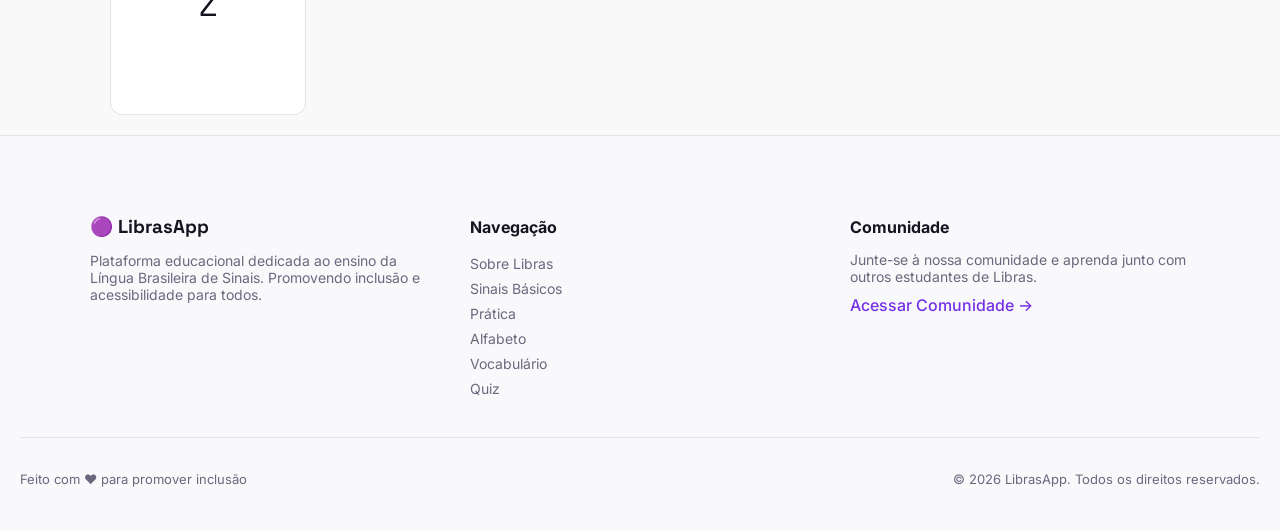
==== commit 5d2614f0: "Configuração da navbar responsivel" ====
--- a/alfabeto.html
+++ b/alfabeto.html
@@ -21,14 +21,24 @@
 <!-- NAVBAR -->
 <header>
     <nav class="navbar">
-        <a href="index.html">🏠 Início</a>
-        <a href="sobre.html">ℹ️ Sobre</a>
-        <a href="alfabeto.html" class="active">📚 Alfabeto</a>
-        <a href="sinais.html">🤟 Sinais</a>
-        <a href="vocabulario.html">📚 Vocabulário</a>
-        <a href="pratica.html">👥 Prática</a>
-        <a href="quiz.html">🎯 Quiz</a>
-        <a href="comunidade.html">💬 Comunidade</a>
+        <div class="nav-container">
+
+            <div class="logo">🟣 LibrasApp</div>
+
+            <button class="menu-toggle" id="menu-toggle">☰</button>
+
+            <div class="nav-links" id="nav-links">
+                <a href="index.html">🏠 Início</a>
+                <a href="sobre.html">ℹ️ Sobre</a>
+                <a href="alfabeto.html">📚 Alfabeto</a>
+                <a href="sinais.html">🤟 Sinais</a>
+                <a href="vocabulario.html">📖 Vocabulário</a>
+                <a href="pratica.html">🎯 Prática</a>
+                <a href="quiz.html">🧠 Quiz</a>
+                <a href="#">💬 Comunidade</a>
+            </div>
+
+        </div>
     </nav>
 </header>
 
--- a/alfabeto.css
+++ b/alfabeto.css
@@ -15,6 +15,10 @@
 /* =======================
    RESET
 ======================= */
+* {
+    box-sizing: border-box;
+}
+
 body {
     margin: 0;
     font-family: 'Inter', sans-serif;
@@ -30,6 +34,7 @@
     padding: 20px;
     display: flex;
     justify-content: center;
+    flex-wrap: wrap; /* evita quebrar feio em telas menores */
     gap: 12px;
     box-shadow: 0 2px 10px rgba(0, 0, 0, 0.06);
 }
@@ -54,6 +59,62 @@
     color: #fff;
 }
 
+/* CONTAINER NAV */
+.nav-container {
+    width: 100%;
+    max-width: 1100px;
+    display: flex;
+    justify-content: space-between;
+    align-items: center;
+}
+
+/* LINKS */
+.nav-links {
+    display: flex;
+    gap: 12px;
+}
+
+/* BOTÃO HAMBURGUER */
+.menu-toggle {
+    display: none;
+    font-size: 24px;
+    background: none;
+    border: none;
+    cursor: pointer;
+}
+
+/* MOBILE */
+@media (max-width: 768px) {
+
+    .menu-toggle {
+        display: block;
+    }
+
+    .nav-links {
+        position: absolute;
+        top: 70px;
+        right: 20px;
+
+        background: var(--card-color);
+        flex-direction: column;
+        width: 200px;
+
+        padding: 15px;
+        border-radius: 10px;
+        box-shadow: 0 10px 25px rgba(0,0,0,0.1);
+
+        display: none;
+    }
+
+    .nav-links.active {
+        display: flex;
+    }
+
+    .nav-links a {
+        padding: 10px;
+    }
+}
+
 /* =======================
    HERO (TEXTO)
 ======================= */
@@ -85,20 +146,20 @@
 .alfabeto {
     width: 100%;
     max-width: 1100px;
-    margin: 0 auto; /* 👈 centraliza corretamente */
+    margin: 0 auto;
     padding: 20px;
 }
 
 /* GRID */
 .alfabeto-grid {
     display: grid;
-    grid-template-columns: repeat(auto-fit, minmax(200px, 1fr));
+    grid-template-columns: repeat(auto-fit, minmax(180px, 1fr)); /* mais equilibrado */
     gap: 20px;
 }
 
 /* CARD LETRA */
 .letra {
-    height: 250px;
+    height: 220px;
     background: var(--card-color);
     border-radius: 12px;
     border: 1px solid var(--border-color);
@@ -108,12 +169,187 @@
     justify-content: center;
 
     font-size: 32px;
-    font-family: 'Space Grotesk';
-
+    font-family: 'Space Grotesk', sans-serif;
+
+    cursor: pointer; /* importante pra UX */
     transition: 0.3s;
 }
 
 .letra:hover {
     transform: translateY(-5px);
     border-color: var(--accent-color);
+}
+
+/* =======================
+   MODAL
+======================= */
+.modal {
+    display: none;
+    position: fixed;
+    z-index: 999;
+    inset: 0;
+    background: rgba(0,0,0,0.5);
+
+    justify-content: center;
+    align-items: center;
+}
+
+.modal-content {
+    background: white;
+    width: 90%;
+    max-width: 600px;
+    border-radius: 12px;
+    padding: 20px;
+    position: relative;
+}
+
+.close {
+    position: absolute;
+    top: 10px;
+    right: 15px;
+    font-size: 22px;
+    cursor: pointer;
+}
+
+.modal iframe {
+    width: 100%;
+    height: 250px;
+    border-radius: 10px;
+    margin-bottom: 15px;
+}
+
+.modal-info h2 {
+    font-family: 'Space Grotesk', sans-serif;
+}
+
+.modal-actions {
+    display: flex;
+    gap: 10px;
+    margin-top: 15px;
+}
+
+.btn {
+    padding: 10px 15px;
+    border: none;
+    border-radius: 8px;
+    background: var(--primary-color);
+    color: white;
+    cursor: pointer;
+    transition: 0.3s;
+}
+
+.btn:hover {
+    opacity: 0.9;
+}
+
+/* =======================
+   FOOTER
+======================= */
+.footer {
+    background-color: #F9F9FB;
+    padding: 60px 20px 30px;
+    border-top: 1px solid var(--border-color);
+}
+
+.footer-container {
+    max-width: 1100px;
+    margin: 0 auto;
+    display: grid;
+    grid-template-columns: repeat(auto-fit, minmax(250px, 1fr));
+    gap: 40px;
+}
+
+.footer-brand h3 {
+    font-family: 'Space Grotesk', sans-serif;
+    margin-bottom: 10px;
+}
+
+.footer-brand p {
+    color: var(--muted-foreground-color);
+    font-size: 14px;
+}
+
+.footer-links {
+    display: flex;
+    flex-direction: column;
+    gap: 8px;
+}
+
+.footer-links h4 {
+    margin-bottom: 10px;
+}
+
+.footer-links a {
+    text-decoration: none;
+    color: var(--muted-foreground-color);
+    font-size: 14px;
+}
+
+.footer-links a:hover {
+    color: var(--primary-color);
+}
+
+.footer-community h4 {
+    margin-bottom: 10px;
+}
+
+.footer-community p {
+    font-size: 14px;
+    color: var(--muted-foreground-color);
+    margin-bottom: 10px;
+}
+
+.community-link {
+    color: var(--primary-color);
+    text-decoration: none;
+    font-weight: 500;
+}
+
+.community-link:hover {
+    text-decoration: underline;
+}
+
+.footer-bottom {
+    margin-top: 40px;
+    padding-top: 20px;
+    border-top: 1px solid var(--border-color);
+    display: flex;
+    justify-content: space-between;
+    flex-wrap: wrap;
+    font-size: 13px;
+    color: var(--muted-foreground-color);
+}
+
+/* =======================
+   ANIMAÇÃO
+======================= */
+.reveal {
+    opacity: 0;
+    transform: translateY(60px);
+    transition: opacity 0.8s ease, transform 0.8s ease;
+}
+
+.reveal.active {
+    opacity: 1;
+    transform: translateY(0);
+}
+
+/* =======================
+   RESPONSIVO
+======================= */
+@media (max-width: 768px) {
+    .sobre-hero h1 {
+        font-size: 28px;
+    }
+
+    .letra {
+        height: 180px;
+        font-size: 26px;
+    }
+
+    .footer-bottom {
+        flex-direction: column;
+        gap: 10px;
+        text-align: center;
+    }
 }
